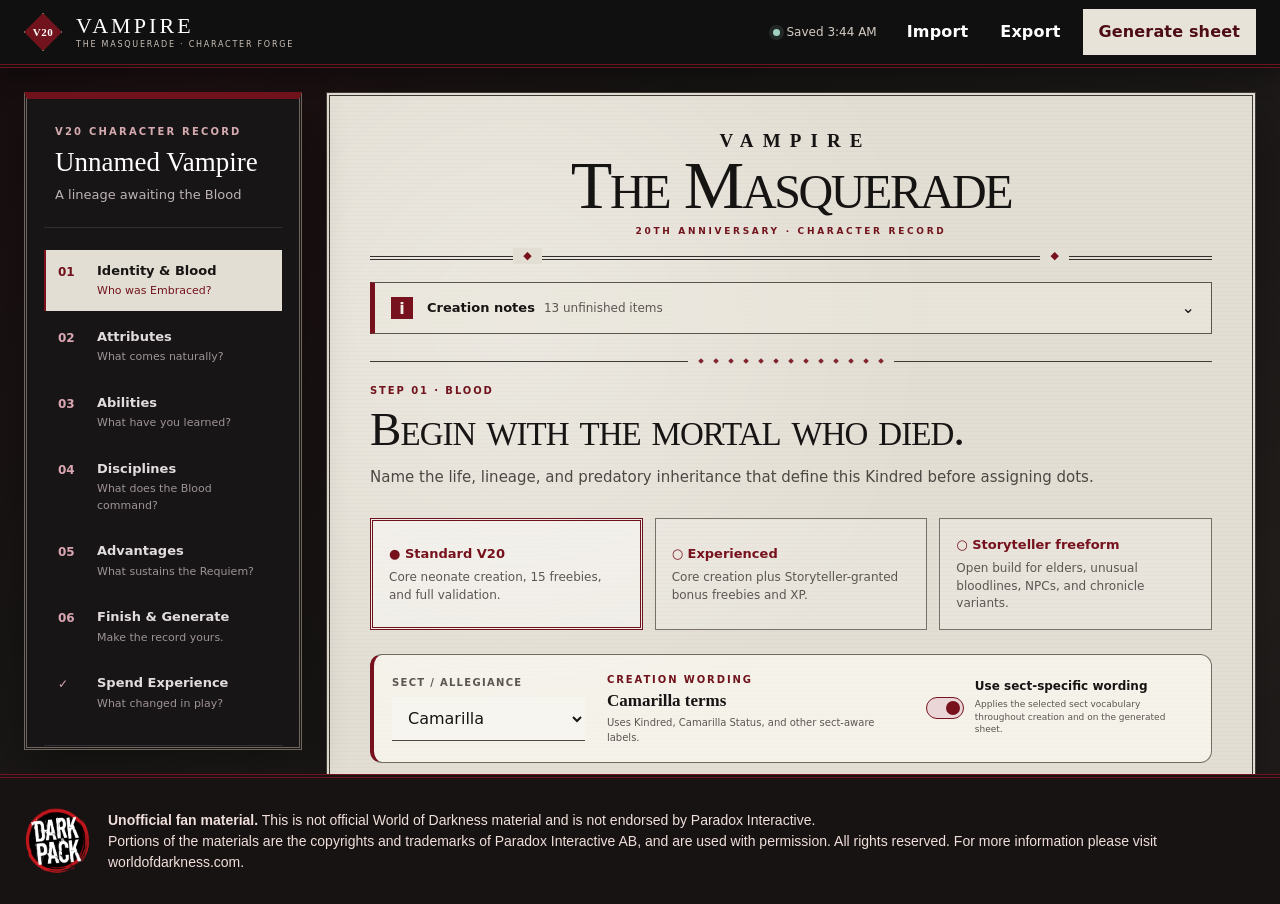
==== advanced.html @ e2849ac7 "Add Ghoul, Revenant, and mortal character templates" ====
<!doctype html>
<html lang="en">
<head>
  <meta charset="utf-8">
  <meta name="viewport" content="width=device-width, initial-scale=1">
  <title>Advanced Vampire Workspace</title>
  <style>
    html,body{margin:0;background:#171313;color:#f0dfda;font:14px/1.5 Arial,sans-serif}iframe{display:block;width:100%;height:calc(100vh - 126px);min-height:650px;border:0}footer{display:flex;gap:16px;align-items:center;min-height:94px;padding:16px 22px;border-top:4px double #76111d}img{width:70px;height:70px;object-fit:contain}p{margin:0;max-width:1100px}@media(max-width:620px){iframe{height:calc(100vh - 190px)}footer{align-items:flex-start;font-size:11px}img{width:52px;height:52px}}
  </style>
</head>
<body>
  <iframe src="legacy.html" title="Advanced Vampire Character Forge"></iframe>
  <footer><img src="darkpack-logo.png" alt="World of Darkness Dark Pack logo"><p><strong>Unofficial fan material.</strong> This is not official World of Darkness material and is not endorsed by Paradox Interactive.<br>Portions of the materials are the copyrights and trademarks of Paradox Interactive AB, and are used with permission. All rights reserved. For more information please visit worldofdarkness.com.</p></footer>
</body>
</html>
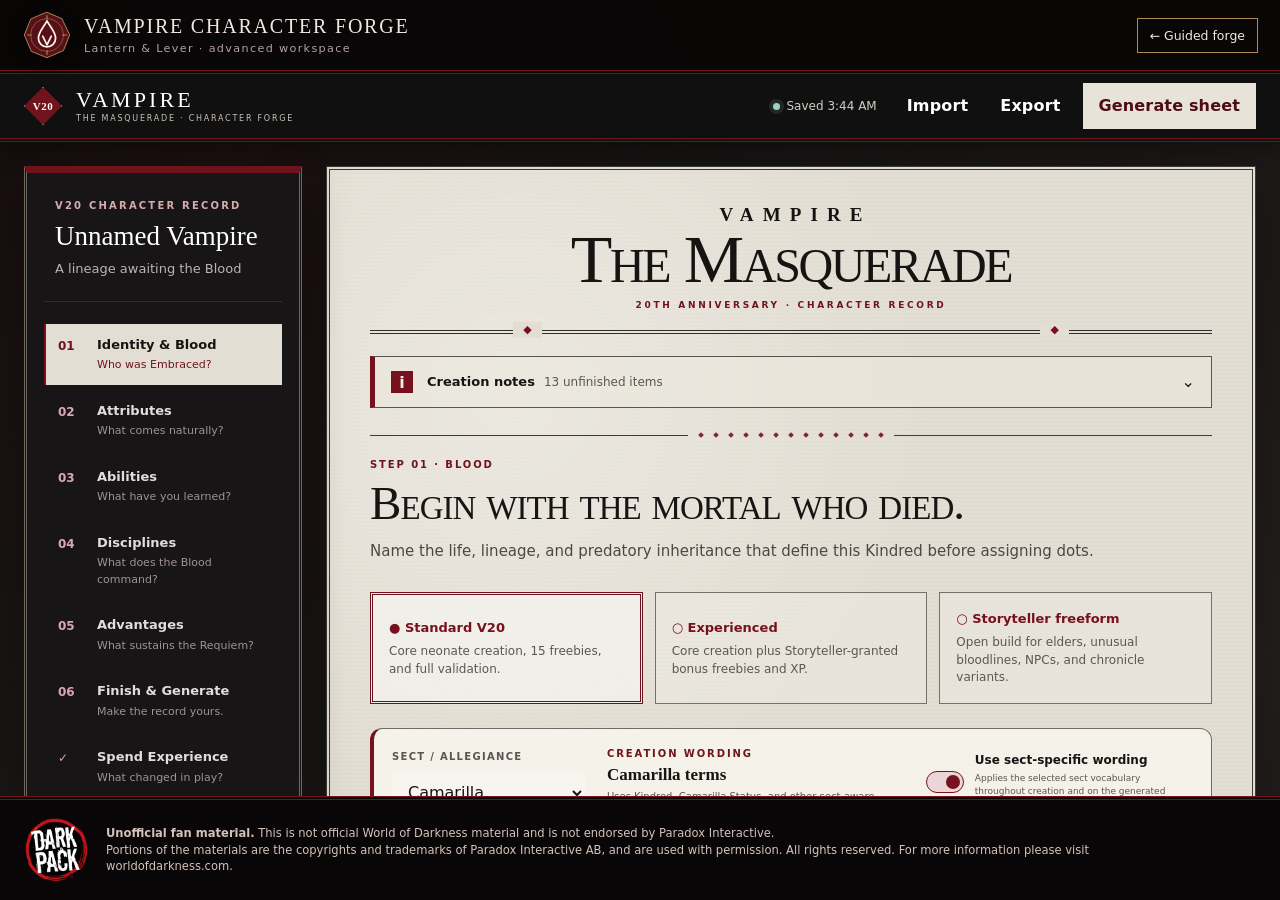
==== commit 7d833e06: "Unify forge visual family and add sect terminology" ====
--- a/advanced.html
+++ b/advanced.html
@@ -3,13 +3,21 @@
 <head>
   <meta charset="utf-8">
   <meta name="viewport" content="width=device-width, initial-scale=1">
-  <title>Advanced Vampire Workspace</title>
+  <meta name="theme-color" content="#080606">
+  <title>Advanced Vampire Workspace · Character Forge</title>
   <style>
-    html,body{margin:0;background:#171313;color:#f0dfda;font:14px/1.5 Arial,sans-serif}iframe{display:block;width:100%;height:calc(100vh - 126px);min-height:650px;border:0}footer{display:flex;gap:16px;align-items:center;min-height:94px;padding:16px 22px;border-top:4px double #76111d}img{width:70px;height:70px;object-fit:contain}p{margin:0;max-width:1100px}@media(max-width:620px){iframe{height:calc(100vh - 190px)}footer{align-items:flex-start;font-size:11px}img{width:52px;height:52px}}
+    :root{--accent:#76111d;--metal:#b08850;--bg:#171313;--deep:#080606;color-scheme:dark;font:16px Inter,ui-sans-serif,system-ui,sans-serif}*{box-sizing:border-box}html,body{height:100%;margin:0}body{display:flex;min-width:320px;flex-direction:column;color:#f4e7e1;background:radial-gradient(circle at 75% -10%,#76111d42,transparent 28rem),linear-gradient(140deg,var(--deep),var(--bg))}.forge-chrome{min-height:74px;display:flex;align-items:center;gap:14px;padding:10px 22px;border-bottom:4px double var(--accent);background:#080606eb}.brand{display:flex;min-width:0;align-items:center;gap:12px;color:inherit;text-decoration:none}.sigil{width:50px;height:50px;flex:0 0 auto;color:var(--metal);fill:none;stroke:currentColor;stroke-linecap:round;stroke-linejoin:round;filter:drop-shadow(0 4px 8px #0009)}.frame{fill:#571018;stroke-width:1.25}.ring{opacity:.7}.ticks{stroke-width:1.4}.glyph{stroke:#fff4eb;stroke-width:2.2}.brand b{display:block;font:500 1.25rem/1.05 Georgia,serif;letter-spacing:.09em;text-transform:uppercase}.brand small{display:block;margin-top:5px;color:#b4a2a1;font-size:.7rem;letter-spacing:.12em}.back{margin-left:auto;border:1px solid var(--metal);padding:9px 12px;color:#f4e7e1;text-decoration:none;font-size:.78rem}.back:hover{background:#ffffff12}iframe{display:block;width:100%;min-height:650px;flex:1 1 auto;border:0;background:#171313}.fan-footer{display:flex;align-items:center;gap:16px;min-height:104px;padding:14px 22px;border-top:4px double var(--accent);color:#d5c1bc;background:#080606;font-size:.72rem;line-height:1.45}.fan-footer img{width:68px;height:68px;object-fit:contain}.fan-footer p{max-width:1100px;margin:0}@media(max-width:650px){.forge-chrome{padding-inline:12px}.brand small{display:none}.brand b{font-size:1rem}.sigil{width:42px;height:42px}.back{padding:8px;font-size:.7rem}.fan-footer{align-items:flex-start;padding:12px;font-size:.64rem}.fan-footer img{width:52px;height:52px}}
   </style>
 </head>
 <body>
+  <header class="forge-chrome">
+    <a class="brand" href="index.html" aria-label="Return to Vampire Character Forge">
+      <svg class="sigil" viewBox="0 0 64 64" aria-hidden="true"><path class="frame" d="M32 3 51 11 61 32 53 52 32 61 12 53 3 32 11 12Z"/><circle class="ring" cx="32" cy="32" r="21"/><path class="ticks" d="M32 7v5m25 20h-5M32 57v-5M7 32h5"/><g class="glyph"><path d="M32 14c-4.2 8.1-11 14.2-11 22.1a11 11 0 0 0 22 0C43 28.2 36.2 22.1 32 14Z"/><path d="m26.5 33.5 5.5 11 5.5-11"/></g></svg>
+      <span><b>Vampire Character Forge</b><small>Lantern &amp; Lever · advanced workspace</small></span>
+    </a>
+    <a class="back" href="index.html">← Guided forge</a>
+  </header>
   <iframe src="legacy.html" title="Advanced Vampire Character Forge"></iframe>
-  <footer><img src="darkpack-logo.png" alt="World of Darkness Dark Pack logo"><p><strong>Unofficial fan material.</strong> This is not official World of Darkness material and is not endorsed by Paradox Interactive.<br>Portions of the materials are the copyrights and trademarks of Paradox Interactive AB, and are used with permission. All rights reserved. For more information please visit worldofdarkness.com.</p></footer>
+  <footer class="fan-footer"><img src="darkpack-logo.png" alt="World of Darkness Dark Pack logo"><p><strong>Unofficial fan material.</strong> This is not official World of Darkness material and is not endorsed by Paradox Interactive.<br>Portions of the materials are the copyrights and trademarks of Paradox Interactive AB, and are used with permission. All rights reserved. For more information please visit worldofdarkness.com.</p></footer>
 </body>
 </html>
